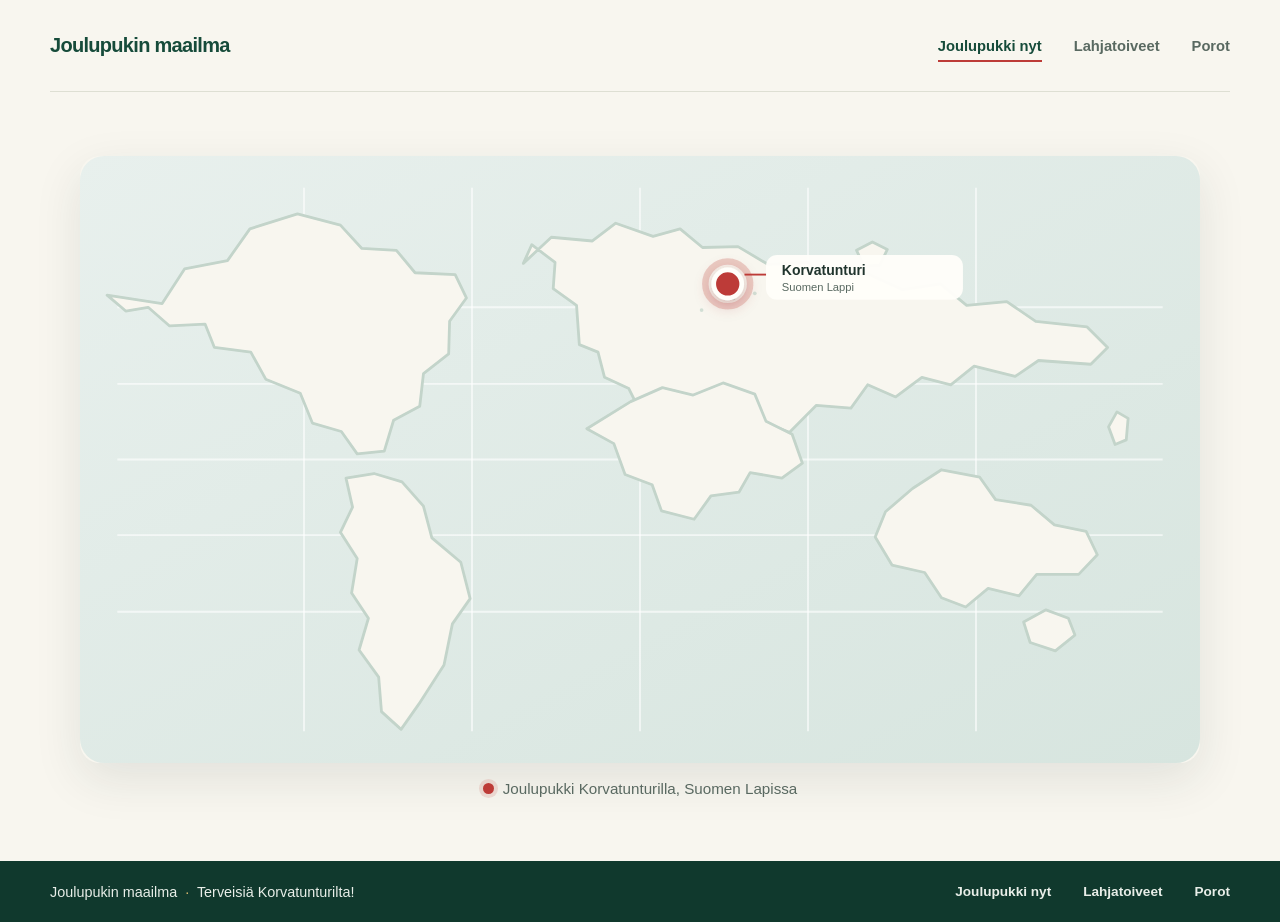
==== index.html @ 524a94c1 "Build Santa's responsive three-page website Co-authored-by: Copilot App <223556219+Copilot@users.nor" ====
<!doctype html>
<html lang="fi">
  <head>
    <meta charset="utf-8">
    <meta name="viewport" content="width=device-width, initial-scale=1">
    <meta name="theme-color" content="#f8f6ef">
    <meta name="description" content="Katso maailmankartalta, missä Joulupukki odottaa joulua Korvatunturilla.">
    <title>Missä Joulupukki on? — Joulupukin maailma</title>
    <link rel="stylesheet" href="styles.css">
  </head>
  <body>
    <a class="skip-link" href="#sisalto">Siirry sisältöön</a>
    <header class="site-header">
      <a class="site-brand" href="index.html">Joulupukin maailma</a>
      <nav class="site-nav" aria-label="Päänavigaatio">
        <a href="index.html" aria-current="page">Joulupukki nyt</a>
        <a href="lahjatoiveet.html">Lahjatoiveet</a>
        <a href="porot.html">Porot</a>
      </nav>
    </header>

    <main id="sisalto" class="map-main" aria-label="Maailmankartta ja Joulupukin sijainti">
      <figure class="world-map">
        <img src="images/maailmankartta.svg" alt="Maailmankartta, jossa punainen merkki osoittaa Joulupukin sijainnin Korvatunturilla Suomen Lapissa.">
        <figcaption><span class="map-key" aria-hidden="true"></span> Joulupukki Korvatunturilla, Suomen Lapissa</figcaption>
      </figure>
    </main>

    <footer class="site-footer">
      <p>Joulupukin maailma <span aria-hidden="true">·</span> Terveisiä Korvatunturilta!</p>
      <nav aria-label="Alatunnisteen navigaatio">
        <a href="index.html">Joulupukki nyt</a>
        <a href="lahjatoiveet.html">Lahjatoiveet</a>
        <a href="porot.html">Porot</a>
      </nav>
    </footer>
  </body>
</html>
---- styles.css ----
:root {
  color-scheme: light;
  --ink: #20342d;
  --muted: #596961;
  --forest: #164b3a;
  --forest-dark: #10392d;
  --berry: #bd3b37;
  --paper: #f8f6ef;
  --white: #fffefa;
  --line: #dedfd3;
  --gold: #d7ad60;
  font-family: "Trebuchet MS", "Segoe UI", sans-serif;
}

* {
  box-sizing: border-box;
}

html {
  min-width: 320px;
  min-height: 100%;
  background: var(--paper);
}

body {
  min-height: 100vh;
  margin: 0;
  color: var(--ink);
  display: flex;
  flex-direction: column;
}

a {
  color: inherit;
}

a:focus-visible {
  outline: 3px solid var(--gold);
  outline-offset: 4px;
  border-radius: 2px;
}

.skip-link {
  position: absolute;
  z-index: 2;
  top: 0.75rem;
  left: 0.75rem;
  padding: 0.7rem 1rem;
  transform: translateY(-180%);
  background: var(--white);
  color: var(--forest-dark);
  border-radius: 0.5rem;
}

.skip-link:focus {
  transform: translateY(0);
}

.site-header {
  width: min(100% - 3rem, 1180px);
  min-height: 92px;
  margin: 0 auto;
  display: flex;
  align-items: center;
  justify-content: space-between;
  gap: 1.5rem;
  border-bottom: 1px solid var(--line);
}

.site-brand {
  color: var(--forest);
  font-size: 1.25rem;
  font-weight: 800;
  letter-spacing: -0.035em;
  text-decoration: none;
  white-space: nowrap;
}

.site-nav,
.site-footer nav {
  display: flex;
  align-items: center;
  gap: clamp(0.85rem, 3vw, 2rem);
}

.site-nav a,
.site-footer a {
  text-decoration: none;
  font-size: 0.92rem;
  font-weight: 700;
}

.site-nav a {
  padding: 0.55rem 0;
  color: var(--muted);
}

.site-nav a:hover,
.site-nav a[aria-current="page"] {
  color: var(--forest);
}

.site-nav a[aria-current="page"] {
  box-shadow: inset 0 -2px var(--berry);
}

main {
  flex: 1;
}

.map-main {
  display: flex;
  align-items: center;
  justify-content: center;
  padding: clamp(1.5rem, 5vw, 4rem) 1.5rem;
}

.world-map {
  width: min(100%, 1120px);
  margin: 0;
}

.world-map img {
  display: block;
  width: 100%;
  height: auto;
  border-radius: 1.25rem;
  box-shadow: 0 16px 48px rgb(32 52 45 / 10%);
}

.world-map figcaption {
  display: flex;
  align-items: center;
  justify-content: center;
  gap: 0.55rem;
  margin-top: 1.1rem;
  color: var(--muted);
  text-align: center;
  font-size: 0.95rem;
}

.map-key {
  width: 0.7rem;
  height: 0.7rem;
  flex: 0 0 auto;
  border-radius: 50%;
  background: var(--berry);
  box-shadow: 0 0 0 4px rgb(189 59 55 / 14%);
}

.page-content {
  width: min(100% - 3rem, 980px);
  margin: 0 auto;
  padding: clamp(2.5rem, 6vw, 5rem) 0;
}

.intro {
  max-width: 690px;
  margin-bottom: 2.25rem;
}

.eyebrow {
  margin: 0 0 0.75rem;
  color: var(--berry);
  font-size: 0.78rem;
  font-weight: 800;
  letter-spacing: 0.13em;
  text-transform: uppercase;
}

h1,
h2,
p {
  margin-top: 0;
}

h1 {
  margin-bottom: 1rem;
  color: var(--forest-dark);
  font-size: clamp(2rem, 5vw, 3.5rem);
  line-height: 1.08;
  letter-spacing: -0.045em;
}

.intro > p:last-child {
  max-width: 620px;
  margin-bottom: 0;
  color: var(--muted);
  font-size: clamp(1rem, 2vw, 1.15rem);
  line-height: 1.7;
}

.feature-image {
  display: flex;
  align-items: center;
  justify-content: center;
  min-height: 180px;
  margin: 0 0 2.25rem;
  padding: 1rem;
  overflow: hidden;
  border: 1px solid var(--line);
  border-radius: 1.25rem;
  background:
    radial-gradient(ellipse at 50% 120%, rgb(215 173 96 / 20%), transparent 58%),
    var(--white);
}

.feature-image img {
  display: block;
  width: min(100%, 340px);
  max-height: 210px;
}

.reindeer-image img {
  width: min(100%, 270px);
  max-height: 230px;
}

.wishes {
  display: grid;
  grid-template-columns: repeat(2, minmax(0, 1fr));
  gap: 1rem;
}

.wish-card {
  display: grid;
  grid-template-columns: auto 1fr;
  gap: 1rem;
  padding: 1.4rem;
  border: 1px solid var(--line);
  border-radius: 1rem;
  background: var(--white);
}

.wish-number {
  color: var(--berry);
  font-size: 0.8rem;
  font-weight: 800;
  letter-spacing: 0.08em;
}

.wish-card h2 {
  margin-bottom: 0.45rem;
  color: var(--forest-dark);
  font-size: 1.1rem;
}

.wish-card p {
  margin-bottom: 0;
  color: var(--muted);
  font-size: 0.95rem;
  line-height: 1.6;
}

.table-wrap {
  overflow-x: auto;
  border: 1px solid var(--line);
  border-radius: 1rem;
  background: var(--white);
  scrollbar-color: var(--forest) var(--paper);
}

table {
  width: 100%;
  min-width: 720px;
  border-collapse: collapse;
  text-align: left;
}

caption {
  padding: 1.2rem 1.25rem;
  color: var(--forest-dark);
  font-size: 1.15rem;
  font-weight: 800;
  text-align: left;
}

th,
td {
  padding: 1rem 1.25rem;
  border-top: 1px solid var(--line);
  vertical-align: top;
}

thead th {
  color: var(--forest-dark);
  background: #edf1e9;
  font-size: 0.85rem;
  letter-spacing: 0.02em;
}

tbody th {
  color: var(--forest);
  font-weight: 800;
}

tbody td {
  color: var(--muted);
  font-size: 0.94rem;
}

tbody tr:nth-child(even) {
  background: #fcfbf7;
}

.site-footer {
  display: flex;
  align-items: center;
  justify-content: space-between;
  gap: 1rem 2rem;
  padding: 1.4rem max(1.5rem, calc((100% - 1180px) / 2));
  color: #e8eee8;
  background: var(--forest-dark);
}

.site-footer p {
  margin: 0;
  font-size: 0.9rem;
}

.site-footer p span {
  padding: 0 0.25rem;
  color: #d8b86e;
}

.site-footer a {
  color: #e8eee8;
  font-size: 0.85rem;
}

.site-footer a:hover {
  text-decoration: underline;
  text-underline-offset: 0.2em;
}

@media (max-width: 680px) {
  .site-header {
    width: min(100% - 2rem, 1180px);
    min-height: 0;
    padding: 1.15rem 0;
    align-items: flex-start;
    flex-direction: column;
    gap: 0.85rem;
  }

  .site-nav {
    width: 100%;
    justify-content: space-between;
    gap: 0.5rem;
  }

  .site-nav a {
    font-size: 0.82rem;
  }

  .map-main {
    padding: 1.5rem 1rem;
  }

  .world-map img {
    border-radius: 0.8rem;
  }

  .page-content {
    width: min(100% - 2rem, 980px);
  }

  .wishes {
    grid-template-columns: 1fr;
  }

  .site-footer {
    align-items: flex-start;
    flex-direction: column;
    padding: 1.35rem 1rem;
  }

  .site-footer nav {
    flex-wrap: wrap;
    gap: 0.75rem 1.2rem;
  }
}

@media (prefers-reduced-motion: no-preference) {
  .site-nav a,
  .site-footer a {
    transition: color 160ms ease;
  }
}
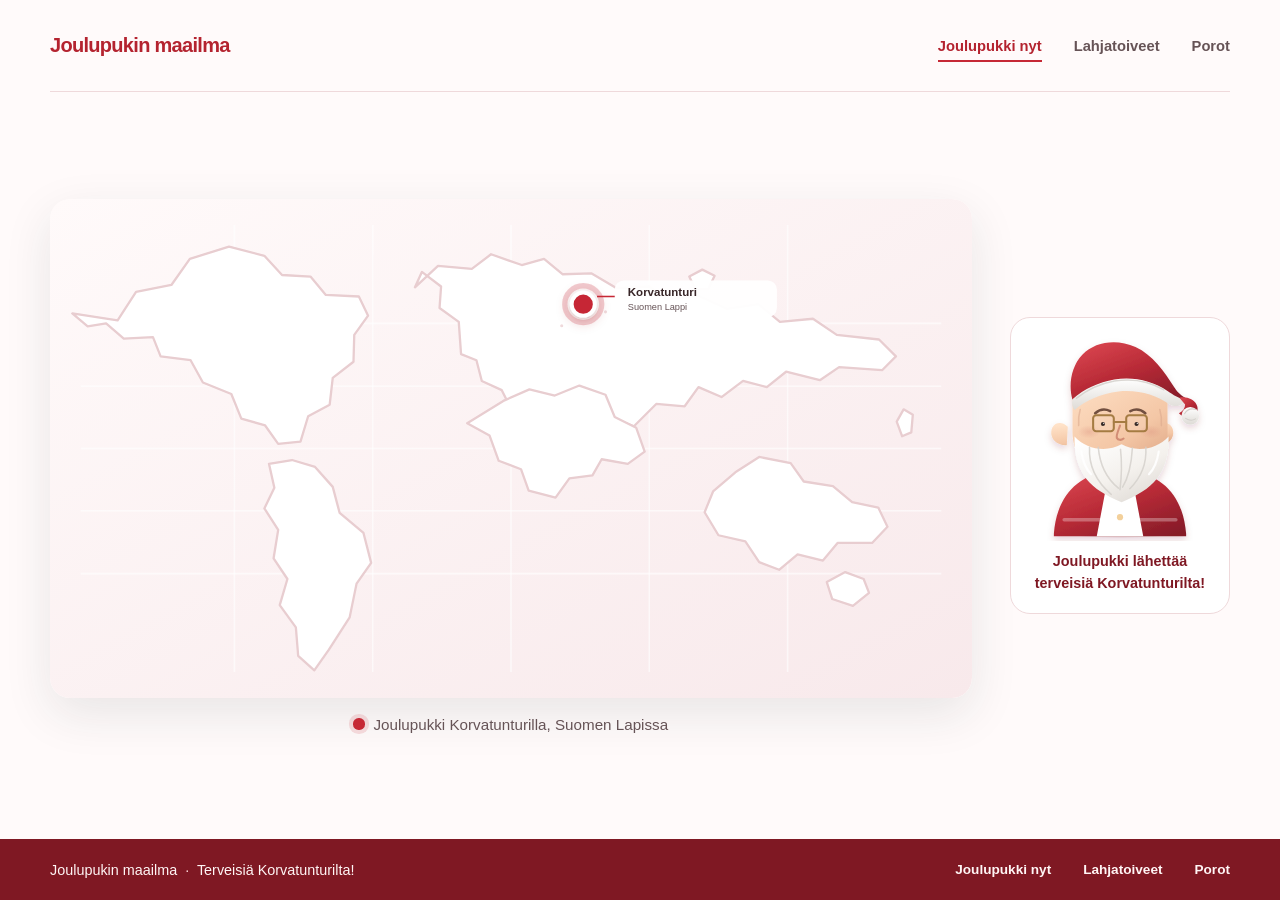
==== commit 3b3f6cab: "Polish Santa illustrations and gift list" ====
--- a/index.html
+++ b/index.html
@@ -3,7 +3,7 @@
   <head>
     <meta charset="utf-8">
     <meta name="viewport" content="width=device-width, initial-scale=1">
-    <meta name="theme-color" content="#f8f6ef">
+    <meta name="theme-color" content="#b4232f">
     <meta name="description" content="Katso maailmankartalta, missä Joulupukki odottaa joulua Korvatunturilla.">
     <title>Missä Joulupukki on? — Joulupukin maailma</title>
     <link rel="stylesheet" href="styles.css">
@@ -19,11 +19,17 @@
       </nav>
     </header>
 
-    <main id="sisalto" class="map-main" aria-label="Maailmankartta ja Joulupukin sijainti">
-      <figure class="world-map">
-        <img src="images/maailmankartta.svg" alt="Maailmankartta, jossa punainen merkki osoittaa Joulupukin sijainnin Korvatunturilla Suomen Lapissa.">
-        <figcaption><span class="map-key" aria-hidden="true"></span> Joulupukki Korvatunturilla, Suomen Lapissa</figcaption>
-      </figure>
+    <main id="sisalto" class="map-main" aria-label="Maailmankartta ja Joulupukki">
+      <div class="map-layout">
+        <figure class="world-map">
+          <img src="images/maailmankartta.svg" alt="Maailmankartta, jossa punainen merkki osoittaa Joulupukin sijainnin Korvatunturilla Suomen Lapissa.">
+          <figcaption><span class="map-key" aria-hidden="true"></span> Joulupukki Korvatunturilla, Suomen Lapissa</figcaption>
+        </figure>
+        <figure class="santa-portrait">
+          <img src="images/joulupukki.svg" alt="Hymyilevä Joulupukki punaisessa lakissa ja takissa, valkoisen parran kehystämänä.">
+          <figcaption>Joulupukki lähettää terveisiä Korvatunturilta!</figcaption>
+        </figure>
+      </div>
     </main>
 
     <footer class="site-footer">
--- a/styles.css
+++ b/styles.css
@@ -1,14 +1,14 @@
 :root {
   color-scheme: light;
-  --ink: #20342d;
-  --muted: #596961;
-  --forest: #164b3a;
-  --forest-dark: #10392d;
-  --berry: #bd3b37;
-  --paper: #f8f6ef;
-  --white: #fffefa;
-  --line: #dedfd3;
-  --gold: #d7ad60;
+  --ink: #382628;
+  --muted: #665356;
+  --forest: #b4232f;
+  --forest-dark: #7f1823;
+  --berry: #c62835;
+  --paper: #fffafa;
+  --white: #ffffff;
+  --line: #efd9db;
+  --gold: #a61f2b;
   font-family: "Trebuchet MS", "Segoe UI", sans-serif;
 }
 
@@ -115,8 +115,16 @@
   padding: clamp(1.5rem, 5vw, 4rem) 1.5rem;
 }
 
+.map-layout {
+  display: grid;
+  width: min(100%, 1180px);
+  grid-template-columns: minmax(0, 1fr) 220px;
+  align-items: center;
+  gap: clamp(1.25rem, 3vw, 2.5rem);
+}
+
 .world-map {
-  width: min(100%, 1120px);
+  width: 100%;
   margin: 0;
 }
 
@@ -145,7 +153,30 @@
   flex: 0 0 auto;
   border-radius: 50%;
   background: var(--berry);
-  box-shadow: 0 0 0 4px rgb(189 59 55 / 14%);
+  box-shadow: 0 0 0 4px rgb(198 40 53 / 14%);
+}
+
+.santa-portrait {
+  margin: 0;
+  padding: 1rem 1rem 1.15rem;
+  border: 1px solid var(--line);
+  border-radius: 1.25rem;
+  background: var(--white);
+  text-align: center;
+}
+
+.santa-portrait img {
+  display: block;
+  width: 100%;
+  height: auto;
+}
+
+.santa-portrait figcaption {
+  margin-top: 0.65rem;
+  color: var(--forest-dark);
+  font-size: 0.9rem;
+  font-weight: 700;
+  line-height: 1.5;
 }
 
 .page-content {
@@ -201,7 +232,7 @@
   border: 1px solid var(--line);
   border-radius: 1.25rem;
   background:
-    radial-gradient(ellipse at 50% 120%, rgb(215 173 96 / 20%), transparent 58%),
+    radial-gradient(ellipse at 50% 120%, rgb(198 40 53 / 9%), transparent 58%),
     var(--white);
 }
 
@@ -212,29 +243,42 @@
 }
 
 .reindeer-image img {
-  width: min(100%, 270px);
-  max-height: 230px;
+  width: min(100%, 300px);
+  max-height: 260px;
 }
 
 .wishes {
+  counter-reset: wish;
   display: grid;
-  grid-template-columns: repeat(2, minmax(0, 1fr));
-  gap: 1rem;
-}
-
-.wish-card {
-  display: grid;
-  grid-template-columns: auto 1fr;
-  gap: 1rem;
-  padding: 1.4rem;
+  grid-template-columns: 1fr;
+  gap: 0;
+  margin: 0;
+  padding: 0;
+  overflow: hidden;
   border: 1px solid var(--line);
   border-radius: 1rem;
   background: var(--white);
-}
-
-.wish-number {
+  list-style: none;
+}
+
+.wish-card {
+  counter-increment: wish;
+  display: grid;
+  grid-template-columns: 2.5rem 1fr;
+  gap: 0.9rem;
+  padding: 1.25rem 1.4rem;
+  border-bottom: 1px solid var(--line);
+}
+
+.wish-card:last-child {
+  border-bottom: 0;
+}
+
+.wish-card::before {
+  content: counter(wish, decimal-leading-zero);
+  padding-top: 0.1rem;
   color: var(--berry);
-  font-size: 0.8rem;
+  font-size: 0.85rem;
   font-weight: 800;
   letter-spacing: 0.08em;
 }
@@ -284,7 +328,7 @@
 
 thead th {
   color: var(--forest-dark);
-  background: #edf1e9;
+  background: #f9e9eb;
   font-size: 0.85rem;
   letter-spacing: 0.02em;
 }
@@ -300,7 +344,7 @@
 }
 
 tbody tr:nth-child(even) {
-  background: #fcfbf7;
+  background: #fff7f7;
 }
 
 .site-footer {
@@ -309,7 +353,7 @@
   justify-content: space-between;
   gap: 1rem 2rem;
   padding: 1.4rem max(1.5rem, calc((100% - 1180px) / 2));
-  color: #e8eee8;
+  color: #fff5f5;
   background: var(--forest-dark);
 }
 
@@ -320,11 +364,11 @@
 
 .site-footer p span {
   padding: 0 0.25rem;
-  color: #d8b86e;
+  color: #ffd9dc;
 }
 
 .site-footer a {
-  color: #e8eee8;
+  color: #fff5f5;
   font-size: 0.85rem;
 }
 
@@ -357,16 +401,36 @@
     padding: 1.5rem 1rem;
   }
 
+  .map-layout {
+    grid-template-columns: 1fr;
+    gap: 1.25rem;
+  }
+
   .world-map img {
     border-radius: 0.8rem;
   }
 
+  .santa-portrait {
+    display: grid;
+    grid-template-columns: minmax(0, 130px) 1fr;
+    align-items: center;
+    gap: 1rem;
+    padding: 0.65rem 1rem;
+    text-align: left;
+  }
+
+  .santa-portrait figcaption {
+    margin: 0;
+  }
+
   .page-content {
     width: min(100% - 2rem, 980px);
   }
 
-  .wishes {
-    grid-template-columns: 1fr;
+  .wish-card {
+    grid-template-columns: 2rem 1fr;
+    gap: 0.65rem;
+    padding: 1.1rem;
   }
 
   .site-footer {
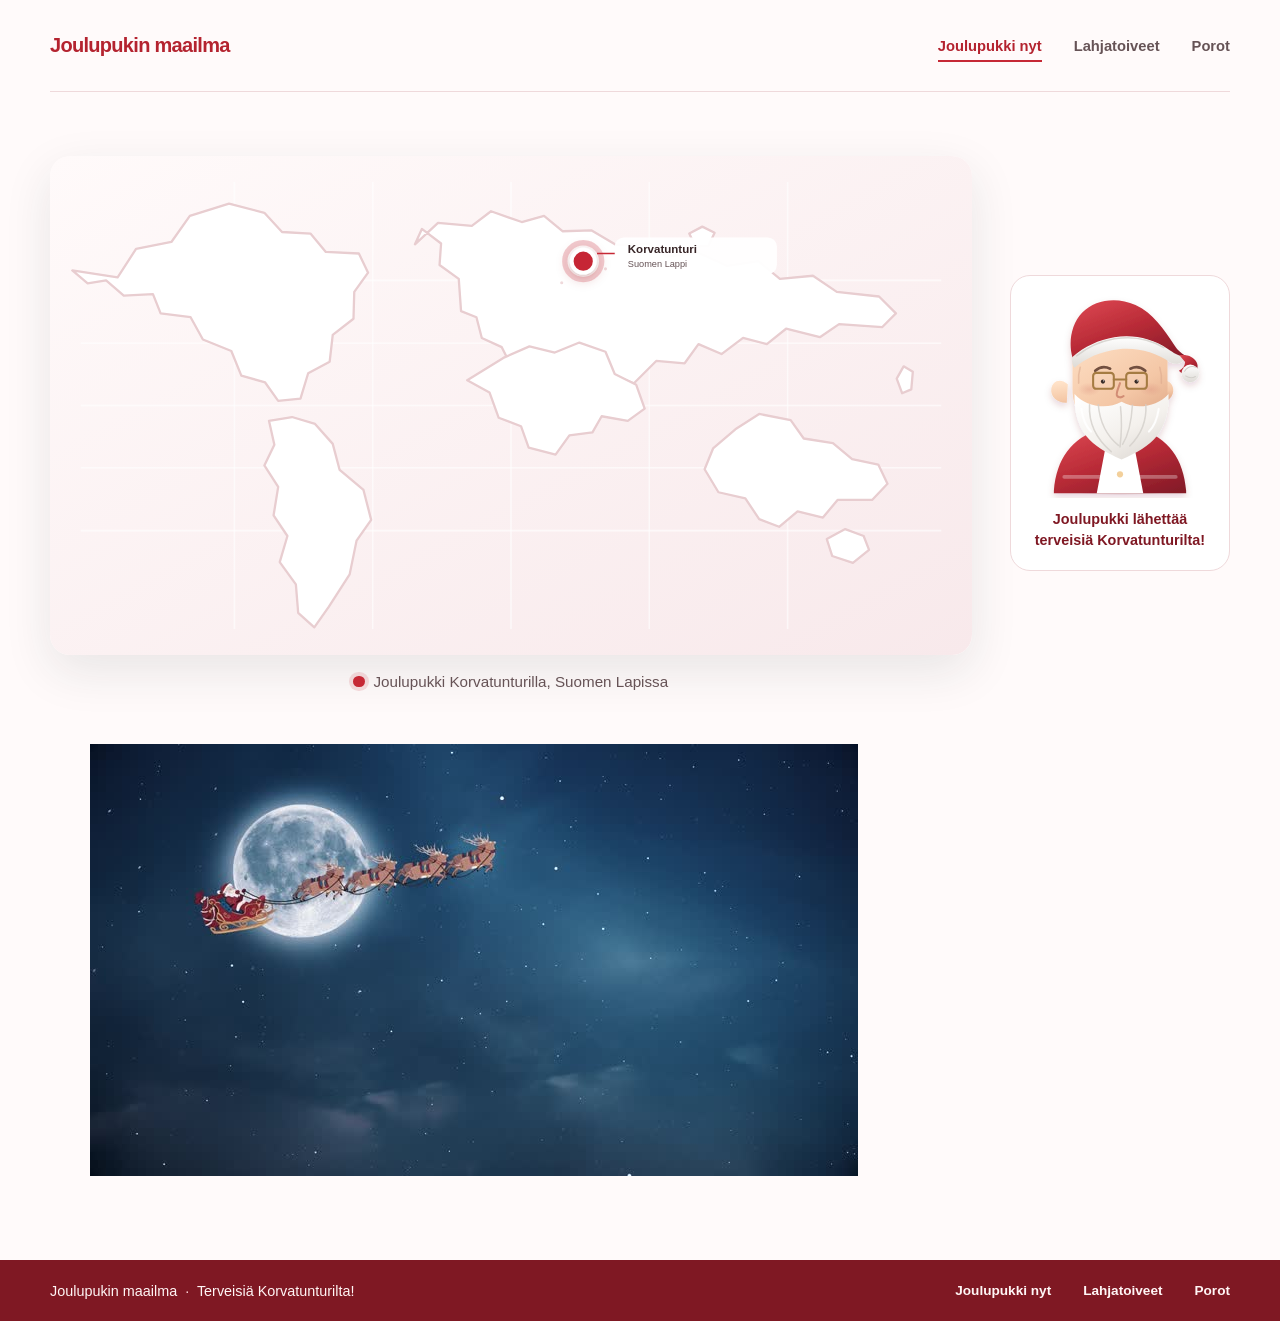
==== commit a87d1340: "Add new figure for Joulupukki in index.html" ====
--- a/index.html
+++ b/index.html
@@ -4,8 +4,8 @@
     <meta charset="utf-8">
     <meta name="viewport" content="width=device-width, initial-scale=1">
     <meta name="theme-color" content="#b4232f">
-    <meta name="description" content="Katso maailmankartalta, missä Joulupukki odottaa joulua Korvatunturilla.">
-    <title>Missä Joulupukki on? — Joulupukin maailma</title>
+    <meta name="description" content="Katso maailmankartalta, missä päin maailmaa Joulupukki on juuri nyt.">
+    <title>Missä Joulupukki on nyt? — Joulupukin maailma</title>
     <link rel="stylesheet" href="styles.css">
   </head>
   <body>
@@ -29,6 +29,9 @@
           <img src="images/joulupukki.svg" alt="Hymyilevä Joulupukki punaisessa lakissa ja takissa, valkoisen parran kehystämänä.">
           <figcaption>Joulupukki lähettää terveisiä Korvatunturilta!</figcaption>
         </figure>
+        <figure class="joulupukki-taivaalla">
+          <img src="images/joulupukki.jpg" alt="Joulupukki lentää taivaalla porojen vetämässä reessä.">
+        </figure>
       </div>
     </main>
 
--- a/styles.css
+++ b/styles.css
@@ -213,6 +213,12 @@
   letter-spacing: -0.045em;
 }
 
+h1 span {
+  inline-block;
+  font-size: 1.5em;
+  color: var(--ink);
+}
+
 .intro > p:last-child {
   max-width: 620px;
   margin-bottom: 0;
@@ -296,6 +302,16 @@
   line-height: 1.6;
 }
 
+.wish-list {
+  margin-top: 0.75rem;
+  padding-left: 1.25rem;
+  list-style: disc;
+}
+
+.wish-list li {
+  margin-bottom: 0.3rem;
+}
+
 .table-wrap {
   overflow-x: auto;
   border: 1px solid var(--line);
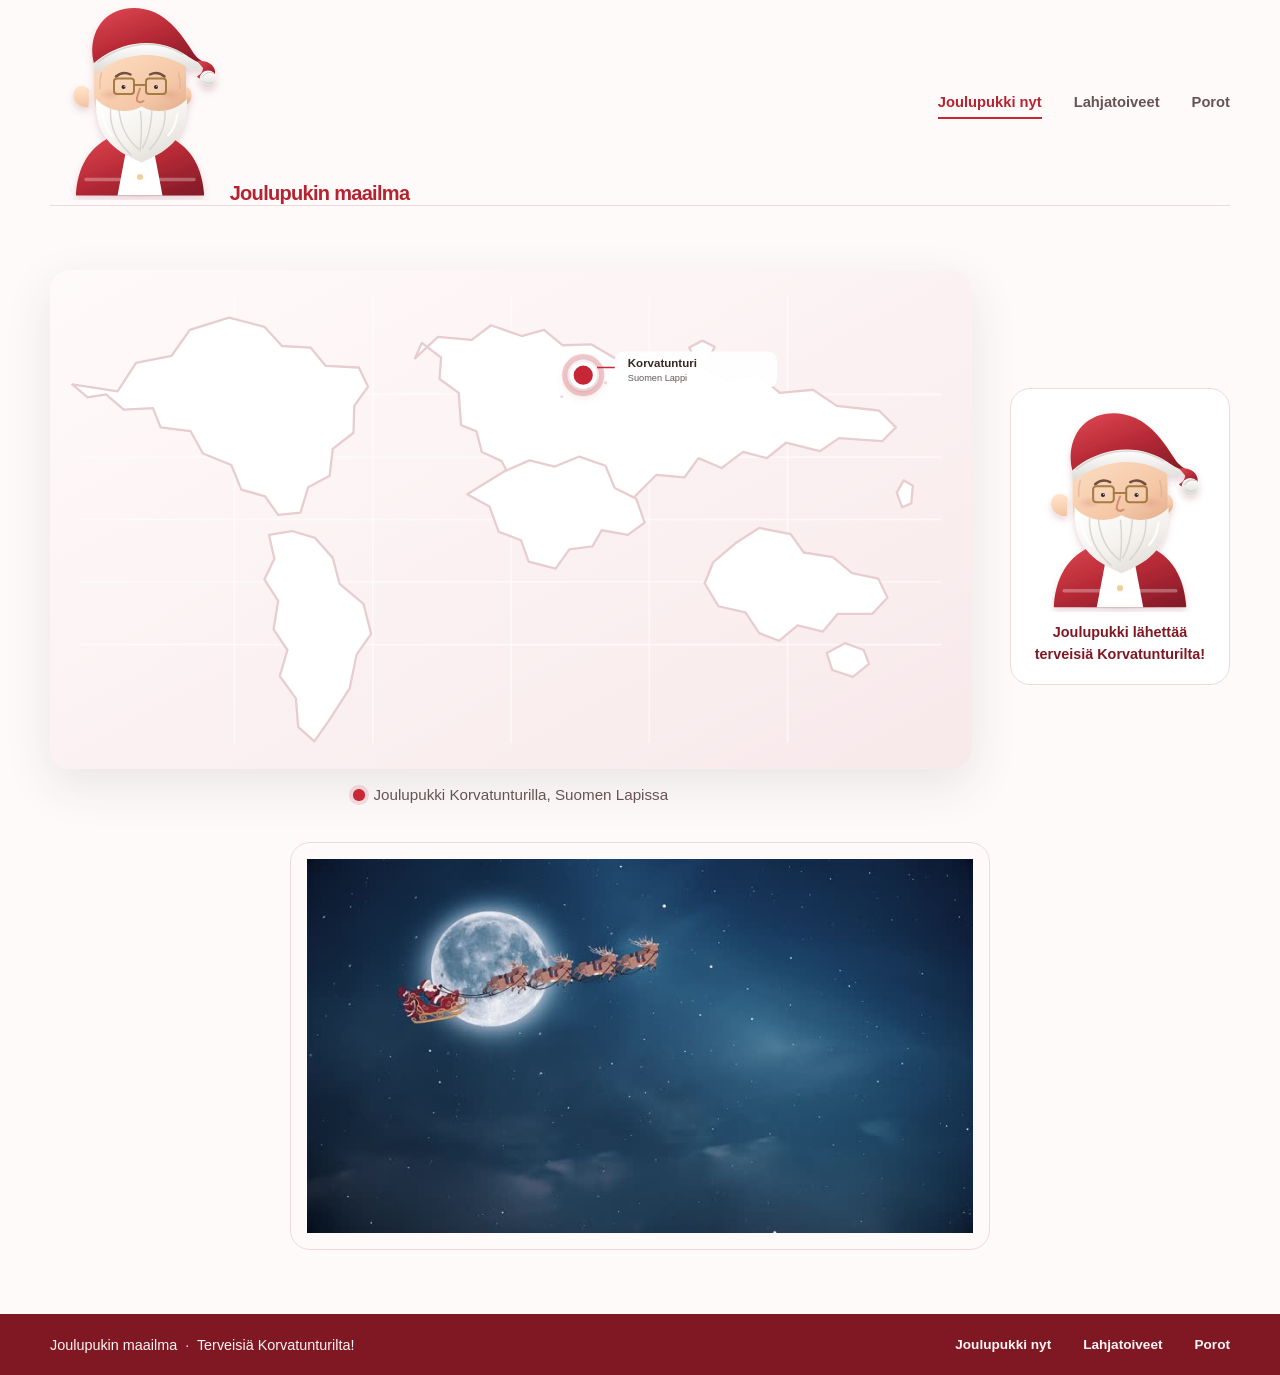
==== commit b01e947a: "Update site branding with logo in header" ====
--- a/index.html
+++ b/index.html
@@ -11,7 +11,8 @@
   <body>
     <a class="skip-link" href="#sisalto">Siirry sisältöön</a>
     <header class="site-header">
-      <a class="site-brand" href="index.html">Joulupukin maailma</a>
+      <a class="site-brand" href="index.html">
+        <img class="site-logo" src="images/joulupukki-logo.svg">Joulupukin maailma</a>
       <nav class="site-nav" aria-label="Päänavigaatio">
         <a href="index.html" aria-current="page">Joulupukki nyt</a>
         <a href="lahjatoiveet.html">Lahjatoiveet</a>
--- a/styles.css
+++ b/styles.css
@@ -179,6 +179,23 @@
   line-height: 1.5;
 }
 
+.joulupukki-taivaalla {
+  grid-column: 1 / -1;
+  justify-self: center;
+  box-sizing: border-box;
+  width: min(80%, 700px);
+  margin: 0;
+  padding: 1rem;
+  border: 1px solid var(--line);
+  border-radius: 1.25rem;
+}
+
+.joulupukki-taivaalla img {
+  display: block;
+  width: 100%;
+  height: auto;
+}
+
 .page-content {
   width: min(100% - 3rem, 980px);
   margin: 0 auto;
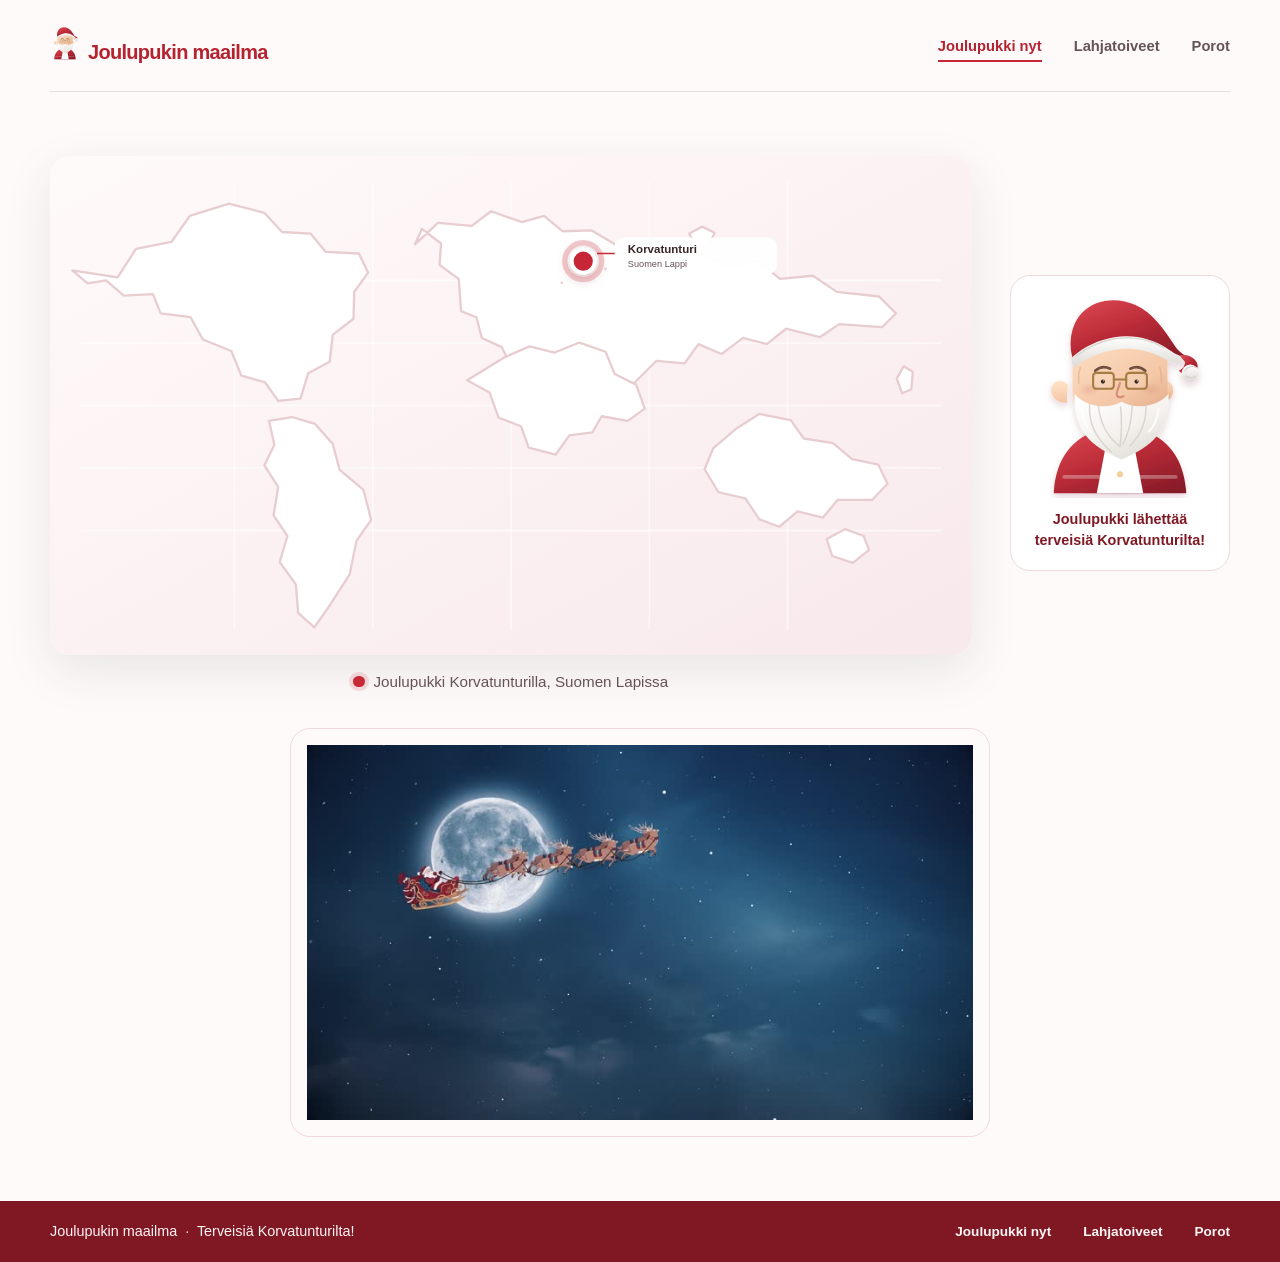
==== commit 570bd202: "Säädetty yläkulman logon kokoa ja lisätty marginaali logon ja navigaatiolinkin väliin." ====
--- a/index.html
+++ b/index.html
@@ -12,7 +12,7 @@
     <a class="skip-link" href="#sisalto">Siirry sisältöön</a>
     <header class="site-header">
       <a class="site-brand" href="index.html">
-        <img class="site-logo" src="images/joulupukki-logo.svg">Joulupukin maailma</a>
+        <img class="site-logo" src="images/joulupukki-logo.svg" alt="Joulupukin maailma">Joulupukin maailma</a>
       <nav class="site-nav" aria-label="Päänavigaatio">
         <a href="index.html" aria-current="page">Joulupukki nyt</a>
         <a href="lahjatoiveet.html">Lahjatoiveet</a>
--- a/styles.css
+++ b/styles.css
@@ -76,6 +76,13 @@
   white-space: nowrap;
 }
 
+.site-logo {
+  width: 30px;
+  height: auto;
+  margin-right: 0.5rem;
+
+}
+
 .site-nav,
 .site-footer nav {
   display: flex;
